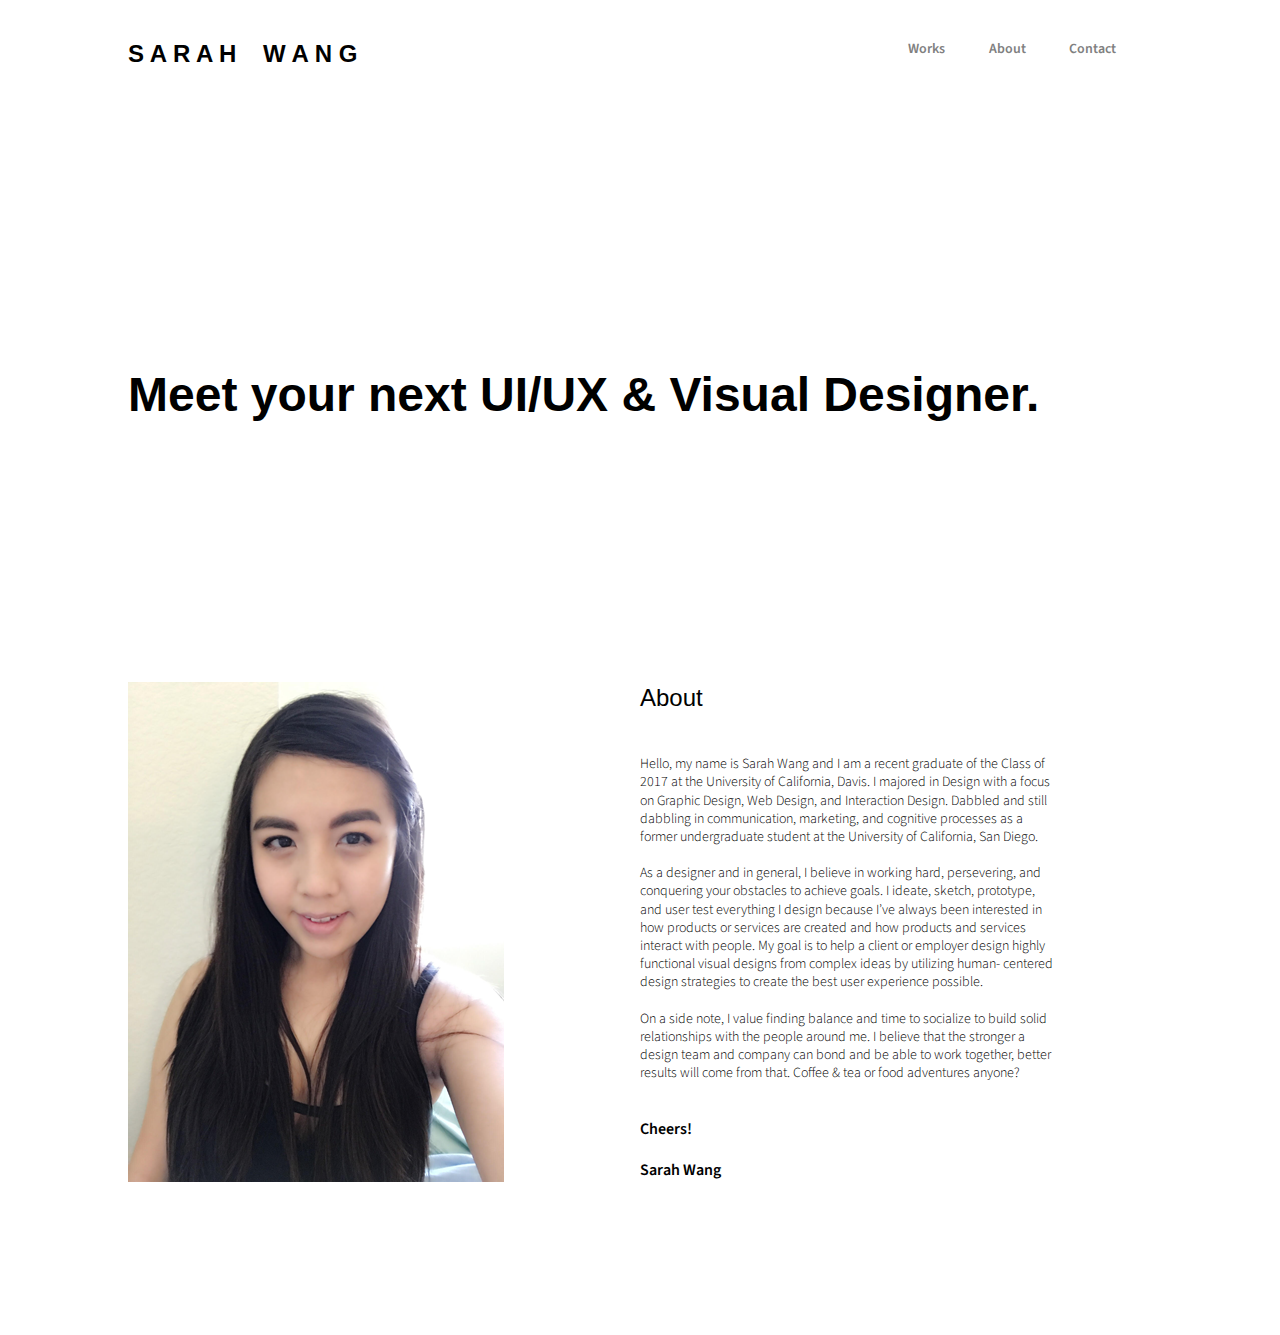
==== about.html @ 2d293017 "update" ====
<!doctype html>
<html>

<head>
  <meta charset="UTF-8">
  <title>Sarah Wang Designs Website</title>
  <link href="https://fonts.googleapis.com/css?family=Archivo:400,600,700|Source+Sans+Pro:300,400" rel="stylesheet">
  <link href="style.css" rel="stylesheet" />
  <script src='script.js' type="text/javascript"></script>
  <script src="https://ajax.googleapis.com/ajax/libs/jquery/3.2.1/jquery.min.js"></script>
  <link rel="stylesheet" href="https://cdnjs.cloudflare.com/ajax/libs/animate.css/3.5.2/animate.min.css">
  </head>
</head>

<body id="aboutBody">
  <!--add your html here-->

  <header>

    <li id="logo"><a href="welcome.html">S A R A H&nbsp&nbsp&nbsp&nbspW A N G</a></li>
        <nav>
          <ul>
            <li><a href="index.html">Works</a></li>
            <li><a href="#">About</a></li>
            <li><a href="contact.html">Contact</a></li>
          </ul>
        </nav>

  </header>


  <div id="welcome">
    <p>Meet your next UI/UX & Visual Designer.</p>
  </div>

  <div id="pictureOfMe"><img src="images/pictureOfMe.png" alt="picture of Sarah Wang" width=376px height=500px ></div>
  <div id="about">
    <h2 id="aboutMe">About</h2>
    <br>
    <br>
    <p id="aboutDesc">
      Hello, my name is Sarah Wang and I am a recent graduate of the Class of 2017 at the University of California, Davis. I majored in Design with a focus on Graphic Design, Web Design, and Interaction Design. Dabbled and still dabbling in communication, marketing,
      and cognitive processes as a former undergraduate student at the University of California, San Diego.
      <br>
      <br> As a designer and in general, I believe in working hard, persevering, and conquering your obstacles to achieve goals. I ideate, sketch, prototype, and user test everything I design because I’ve always been interested in how products or services
      are created and how products and services interact with people. My goal is to help a client or employer design highly functional visual designs from complex ideas by utilizing human- centered design strategies to create the best user experience
      possible.
      <br>
      <br> On a side note, I value finding balance and time to socialize to build solid relationships with the people around me. I believe that the stronger a design team and company can bond and be able to work together, better results will come from
      that. Coffee & tea or food adventures anyone?
      <br>
      <br>
      <br>
      <p id="signaturePrint">Cheers!</p>
      <br>
      <p id="signaturePrint">Sarah Wang</p>
    </p>
  </div>



  <!-- add links to validators -->

  <!-- <footer>
        <a href="https://github.com/sarahwangdesigns/des157">GitHub</a>
        <a href="mailto:sarwang@ucdavis.edu">Email Me!</a>
        <a href="https://validator.w3.org/check?uri=referer">Valid HTML 5</a>
        <a href="https://jigsaw.w3.org/css-validator/check/referer">Valid CSS</a>
    </footer> -->

</body>

</html>
---- style.css ----
@charset "UTF-8";

/* CSS Document */


/* http://meyerweb.com/eric/tools/css/reset/
   v2.0 | 20110126
   License: none (public domain)
*/

html, body, div, span, applet, object, iframe, h1, h2, h3, h4, h5, h6, p, blockquote, pre, a, abbr, acronym, address, big, cite, code, del, dfn, em, img, ins, kbd, q, s, samp, small, strike, strong, sub, sup, tt, var, b, u, i, center, dl, dt, dd, ol, ul, li, fieldset, form, label, legend, table, caption, tbody, tfoot, thead, tr, th, td, article, aside, canvas, details, embed, figure, figcaption, footer, header, hgroup, menu, nav, output, ruby, section, summary, time, mark, audio, video {
  margin: 0;
  padding: 0;
  border: 0;
  font-size: 100%;
  font: inherit;
  vertical-align: baseline;
}


/* HTML5 display-role reset for older browsers */

article, aside, details, figcaption, figure, footer, header, hgroup, menu, nav, section {
  display: block;
}

body {
  line-height: 1.3;
}

ol, ul {
  list-style: none;
}

blockquote, q {
  quotes: none;
}

blockquote:before, blockquote:after, q:before, q:after {
  content: '';
  content: none;
}

table {
  border-collapse: collapse;
  border-spacing: 0;
}


/* add your custom css here */

* {
  margin: 0px auto;
  padding: 0px;
  background-color: white;
}

body {
  font-family: 'Source Sans Pro', sans-serif;
  font-weight: 300;
  text-align: center;
  width: 100%;
  min-height: 100%;
  background-color: white;
}

#enter {
  margin-top: 20%;
  font-family: 'Montserrat', sans-serif;
  font-weight: 500;
  font-size: 42px;
}

.button {
    position: relative;
    background-color: white;
    border-style: solid;
    border-radius: 15px;
    font-size: 18px;
    font-family: 'Source Sans Pro', sans-serif;
    font-weight: 400;
    color: black;
    padding: 10px;
    width: 150px;
    text-align: center;
    margin-top: 3%;
    -webkit-transition-duration: 0.4s; /* Safari */
    transition-duration: 0.4s;
    text-decoration: none;
    overflow: hidden;
    cursor: pointer;
    margin-bottom: 25%;
}

.button:hover {
  color: white;
  background-color: black;
  border-color: black;
}

.button:after {
    content: "";
    background: #90EE90;
    display: block;
    position: absolute;
    padding-top: 300%;
    padding-left: 350%;
    margin-left: -20px!important;
    margin-top: -120%;
    opacity: 0;
    transition: all 0.8s;
}

header {
  margin: 0;
  padding: 0;
  margin-bottom: 3%;
}

nav {
  margin: 0;
  padding: 0;
  margin-top: 3%;
  position: relative;
  max-width: 90%;
  font-weight: 400;
  margin-left: 55%;
}

ul {
  list-style-type: none;
  text-decoration: none;
  display: inline;
  font-size: 14px;
}

li {
  position: relative;
  list-style-type: none;
  text-decoration: none;
  display: inline-block;
  margin-left: 7%;
  text-align: left;
}

#logo {
  position: relative;
  font-size: 24px;
  font-family: 'Montserrat', sans-serif;
  font-weight: 500;
  margin-left: 10%;
  float: left;
  margin-bottom: 23%;
  clear: both;
}

#logo a{
  text-decoration: none;
}

#welcome {
  clear: both;
  margin: 0;
  padding: 0;
  font-family: 'Montserrat', sans-serif;
  font-weight: 600;
  font-size: 48px;
  text-align: left;
  margin-bottom: 20%;
  margin-left: 10%;
}

#logo a {
  text-decoration: none;
  color: black;
}

li a {
  font-weight: 600;
}

li a:link {
  text-decoration: none;
  color: gray;
}

li a:visited {
  text-decoration: none;
  color: lightgray;
}

li a:hover {
  text-decoration: none;
  color: black;
}

li a:active {
  text-decoration: none;
  color: black;
}

li a:focus {
  color: black;
}


#work {
  margin-top: 20%;
  margin-bottom: 10%;
}

#container {
  display: inline-block;
  max-width: 90%;
  margin: 10px;
  position: relative;
  width: 40%;
}

.image {
  display: inline-block;
  width: 100%;
  height: auto;
}

.overlay {
  position: absolute;
  top: 0;
  bottom: 0;
  left: 0;
  right: 0;
  height: 100%;
  width: 100%;
  opacity: 0;
  transition: .5s ease;
  background-color: white;
}

#container:hover .overlay {
  opacity: 1;
}

.text {
  font-family: 'Montserrat', sans-serif;
  color: black;
  font-weight: 500;
  font-size: 18px;
  position: absolute;
  top: 50%;
  left: 50%;
  transform: translate(-50%, -70%);
  -ms-transform: translate(-50%, -50%);
}

.subtext {
  color: black;
  font-weight: 300;
  font-size: 16px;
  position: absolute;
  top: 50%;
  left: 50%;
  transform: translate(-50%, 70%);
  -ms-transform: translate(-50%, -50%);
}

.title {
  margin: 10px;
  font-size: 14px;
}

#about {
  margin: 0;
  padding: 0;
  position: relative;
  margin-bottom: 12%;
  margin-top: 7%;
  margin-left: 50%;
  text-align: left;
  max-width: 90%;
}

#pictureOfMe {
  position: relative;
  float: left;
  margin-left: 10%;
}

#aboutMe {
  font-size: 24px;
  font-weight: 500;
  font-family: 'Montserrat', sans-serif;
}

#aboutDesc {
  font-size: 14px;
  max-width: 65%;
}

#resume {
  position: relative;
  float: left;
  left: 10%;
  width: 40%;
  height: 100%;
}

#contact {
  position: relative;
  margin-top: 7%;
  margin-left: 55%;
  margin-right: 10%;
  margin-bottom: 36%;
  text-align: left;
}

#contactMe {
  font-size: 24px;
  font-weight: 500;
  font-family: 'Montserrat', sans-serif;
}

#contactDesc {
  font-size: 14px;
}

#signaturePrint {
  font-weight: 600;
  /*font-family: 'Montserrat', sans-serif;*/
}


footer {
  position: fixed;
  height: auto;
  right: 0;
  bottom: 0;
  left: 0;
  padding: 8px;
  background-color: #ffffff;
  font-family: 'Roboto', sans-serif;
  text-align: center;
  font-size: 12px;
}

footer a:link {
  color: #000000;
  text-decoration: none;
  padding: 8px;
}

footer a:visited {
  color: #000000;
  text-decoration: underline;
  padding: 8px;
}

footer a:hover {
  color: #ffffff;
  background-color: #ABC178;
  padding: 8px;
}
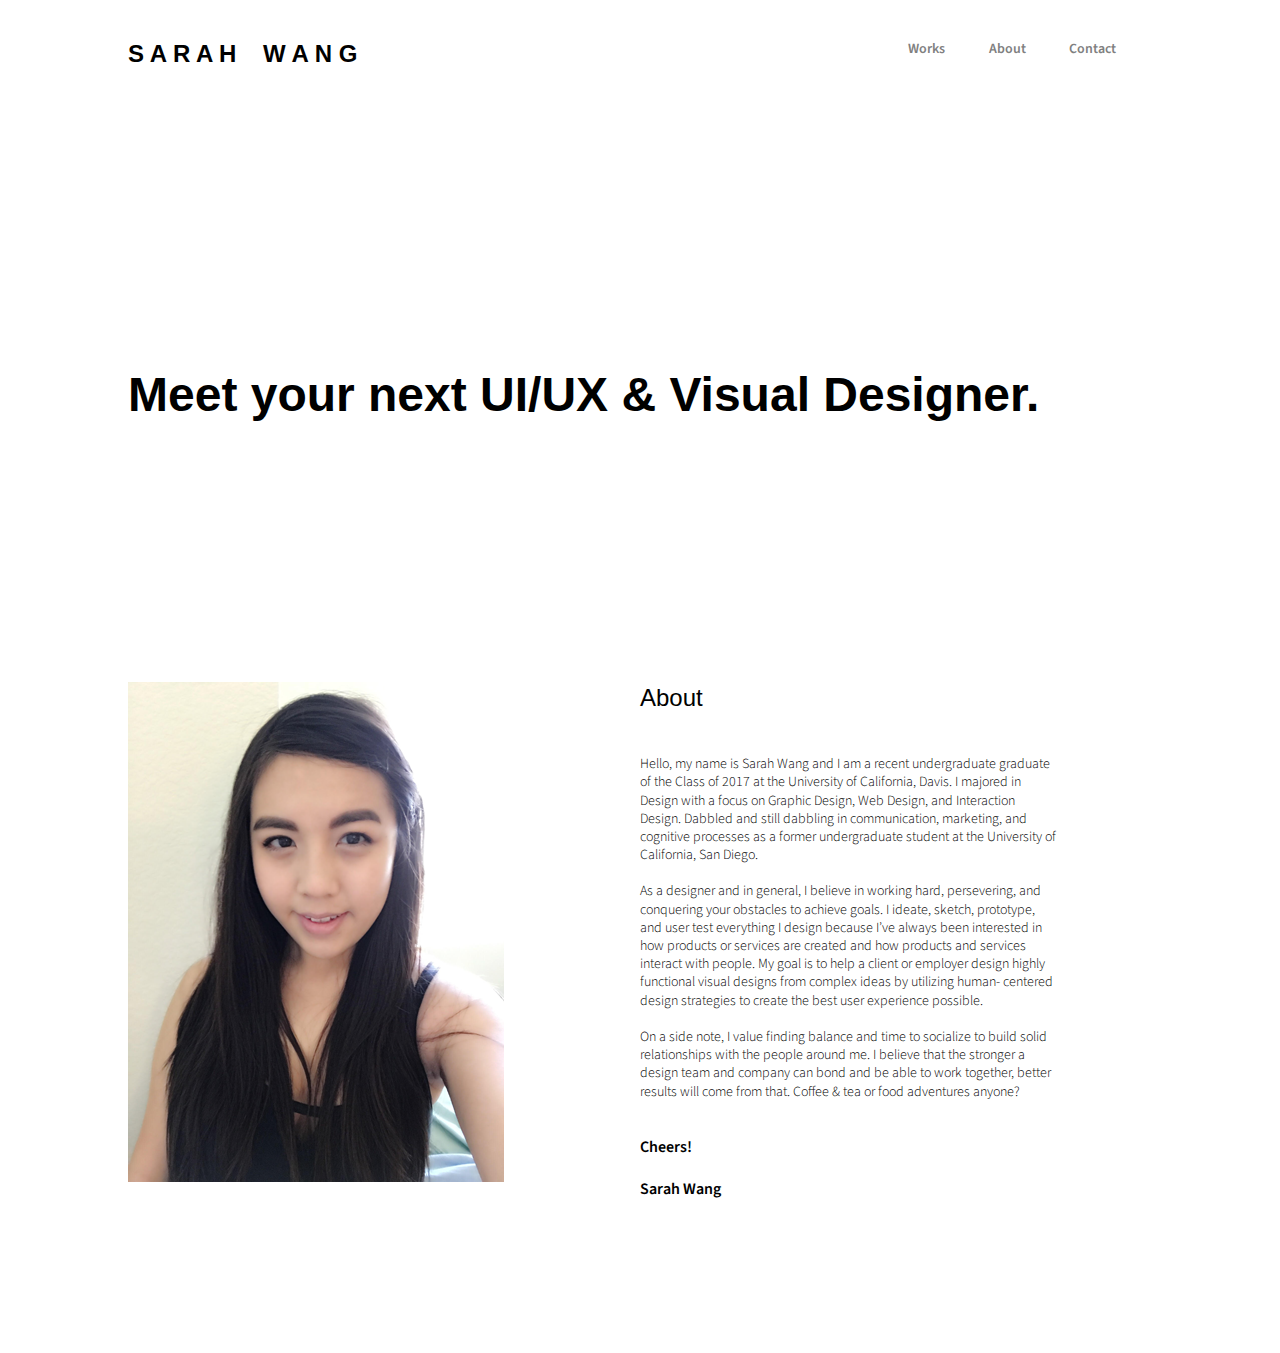
==== commit 76bd5019: "up" ====
--- a/about.html
+++ b/about.html
@@ -3,13 +3,14 @@
 
 <head>
   <meta charset="UTF-8">
+  <meta name="viewport" content="width=device-width, initial-scale=1.0">
   <title>Sarah Wang Designs Website</title>
   <link href="https://fonts.googleapis.com/css?family=Archivo:400,600,700|Source+Sans+Pro:300,400" rel="stylesheet">
   <link href="style.css" rel="stylesheet" />
   <script src='script.js' type="text/javascript"></script>
   <script src="https://ajax.googleapis.com/ajax/libs/jquery/3.2.1/jquery.min.js"></script>
   <link rel="stylesheet" href="https://cdnjs.cloudflare.com/ajax/libs/animate.css/3.5.2/animate.min.css">
-  </head>
+</head>
 </head>
 
 <body id="aboutBody">
@@ -17,14 +18,14 @@
 
   <header>
 
-    <li id="logo"><a href="welcome.html">S A R A H&nbsp&nbsp&nbsp&nbspW A N G</a></li>
-        <nav>
-          <ul>
-            <li><a href="index.html">Works</a></li>
-            <li><a href="#">About</a></li>
-            <li><a href="contact.html">Contact</a></li>
-          </ul>
-        </nav>
+    <li id="logo"><a href="index.html">S A R A H&nbsp&nbsp&nbsp&nbspW A N G</a></li>
+    <nav>
+      <ul>
+        <li><a href="index.html">Works</a></li>
+        <li><a href="#">About</a></li>
+        <li><a href="contact.html">Contact</a></li>
+      </ul>
+    </nav>
 
   </header>
 
@@ -33,13 +34,13 @@
     <p>Meet your next UI/UX & Visual Designer.</p>
   </div>
 
-  <div id="pictureOfMe"><img src="images/pictureOfMe.png" alt="picture of Sarah Wang" width=376px height=500px ></div>
+  <div id="pictureOfMe"><img src="images/pictureOfMe.png" alt="picture of Sarah Wang" width=100% height=100%></div>
   <div id="about">
     <h2 id="aboutMe">About</h2>
     <br>
     <br>
     <p id="aboutDesc">
-      Hello, my name is Sarah Wang and I am a recent graduate of the Class of 2017 at the University of California, Davis. I majored in Design with a focus on Graphic Design, Web Design, and Interaction Design. Dabbled and still dabbling in communication, marketing,
+      Hello, my name is Sarah Wang and I am a recent undergraduate graduate of the Class of 2017 at the University of California, Davis. I majored in Design with a focus on Graphic Design, Web Design, and Interaction Design. Dabbled and still dabbling in communication, marketing,
       and cognitive processes as a former undergraduate student at the University of California, San Diego.
       <br>
       <br> As a designer and in general, I believe in working hard, persevering, and conquering your obstacles to achieve goals. I ideate, sketch, prototype, and user test everything I design because I’ve always been interested in how products or services
--- a/style.css
+++ b/style.css
@@ -323,6 +323,27 @@
   font-size: 14px;
 }
 
+#contactIcons {
+  position: relative;
+}
+
+#contactIcons p{
+  line-height: 150%;
+}
+
+#contactIcons a {
+  text-decoration: none;
+  color: #BC6F85;
+}
+
+#contactIcons a:hover {
+  color: #D997AA;
+}
+
+#contactIcons a:visited {
+  color: lightgray;
+}
+
 #signaturePrint {
   font-weight: 600;
   /*font-family: 'Montserrat', sans-serif;*/
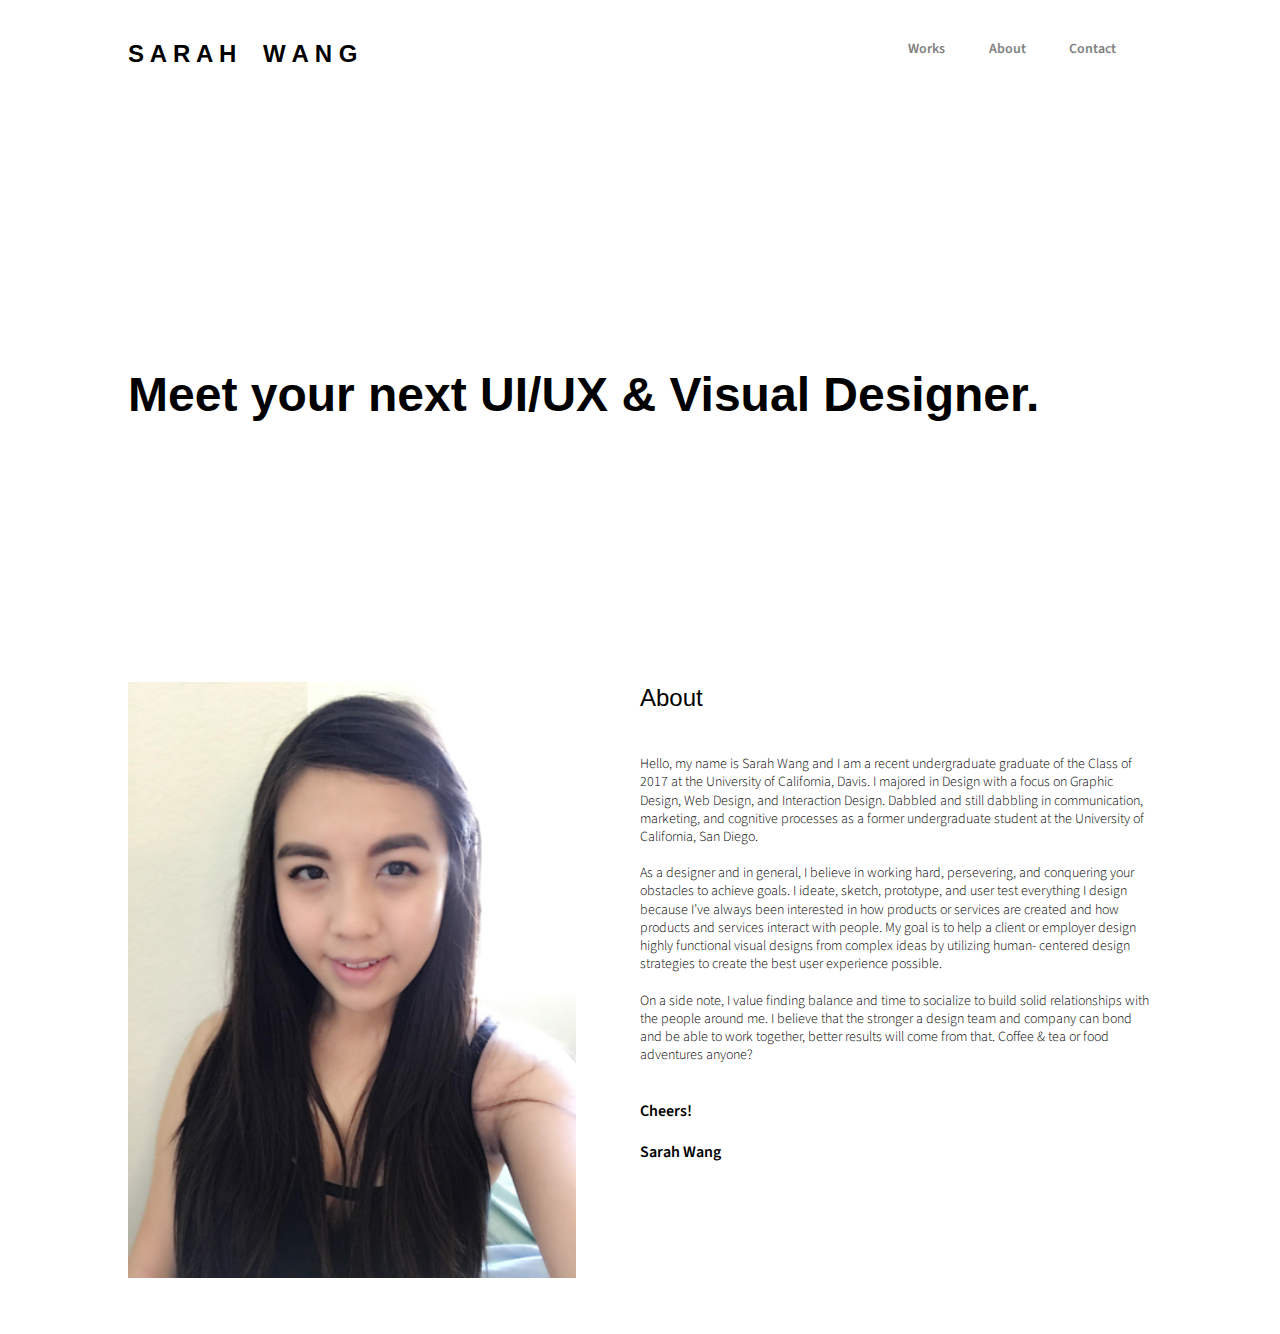
==== commit f0cb24ef: "u" ====
--- a/about.html
+++ b/about.html
@@ -53,7 +53,7 @@
       <br>
       <br>
       <p id="signaturePrint">Cheers!</p>
-      <br>
+      <br><br>
       <p id="signaturePrint">Sarah Wang</p>
     </p>
   </div>
--- a/style.css
+++ b/style.css
@@ -272,17 +272,18 @@
   margin: 0;
   padding: 0;
   position: relative;
-  margin-bottom: 12%;
-  margin-top: 7%;
   margin-left: 50%;
   text-align: left;
-  max-width: 90%;
+  margin-bottom: 15%;
 }
 
 #pictureOfMe {
   position: relative;
   float: left;
-  margin-left: 10%;
+  left: 10%;
+  width: 35%;
+  height: auto;
+  clear: both;
 }
 
 #aboutMe {
@@ -293,7 +294,7 @@
 
 #aboutDesc {
   font-size: 14px;
-  max-width: 65%;
+  margin-right: 20%;
 }
 
 #resume {
@@ -301,16 +302,17 @@
   float: left;
   left: 10%;
   width: 40%;
-  height: 100%;
+  height: auto;
+  clear: both;
 }
 
 #contact {
-  position: relative;
-  margin-top: 7%;
+  margin: 0;
+  padding: 0;
+  position: relative;
   margin-left: 55%;
+  text-align: left;
   margin-right: 10%;
-  margin-bottom: 36%;
-  text-align: left;
 }
 
 #contactMe {
@@ -325,10 +327,7 @@
 
 #contactIcons {
   position: relative;
-}
-
-#contactIcons p{
-  line-height: 150%;
+  line-height: 175%;
 }
 
 #contactIcons a {
@@ -345,8 +344,9 @@
 }
 
 #signaturePrint {
+  position: relative;
   font-weight: 600;
-  /*font-family: 'Montserrat', sans-serif;*/
+  float: left;
 }
 
 
@@ -380,3 +380,9 @@
   background-color: #ABC178;
   padding: 8px;
 }
+
+@media only screen and (max-width:620px) {
+  /* For mobile phones: */
+  body {
+    width:100%;
+}
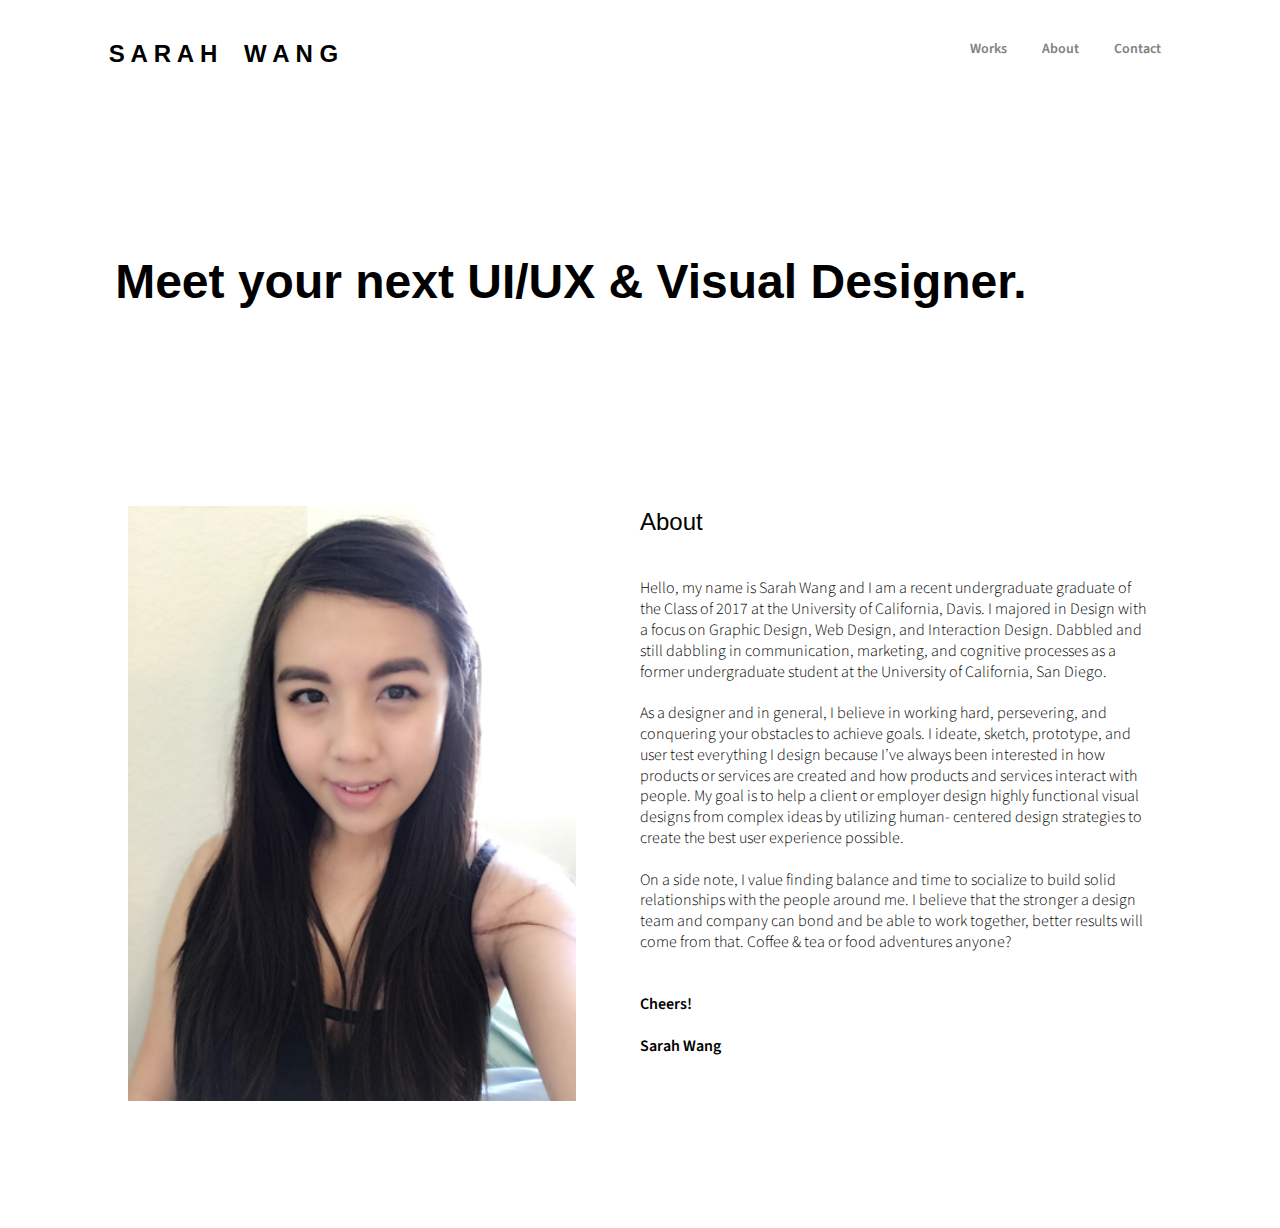
==== commit 7be66e5f: "update" ====
--- a/about.html
+++ b/about.html
@@ -36,7 +36,7 @@
 
   <div id="pictureOfMe"><img src="images/pictureOfMe.png" alt="picture of Sarah Wang" width=100% height=100%></div>
   <div id="about">
-    <h2 id="aboutMe">About</h2>
+    <h2 id="title">About</h2>
     <br>
     <br>
     <p id="aboutDesc">
@@ -58,17 +58,6 @@
     </p>
   </div>
 
-
-
-  <!-- add links to validators -->
-
-  <!-- <footer>
-        <a href="https://github.com/sarahwangdesigns/des157">GitHub</a>
-        <a href="mailto:sarwang@ucdavis.edu">Email Me!</a>
-        <a href="https://validator.w3.org/check?uri=referer">Valid HTML 5</a>
-        <a href="https://jigsaw.w3.org/css-validator/check/referer">Valid CSS</a>
-    </footer> -->
-
 </body>
 
 </html>
--- a/style.css
+++ b/style.css
@@ -52,7 +52,6 @@
 * {
   margin: 0px auto;
   padding: 0px;
-  background-color: white;
 }
 
 body {
@@ -61,7 +60,6 @@
   text-align: center;
   width: 100%;
   min-height: 100%;
-  background-color: white;
 }
 
 #enter {
@@ -124,7 +122,9 @@
   position: relative;
   max-width: 90%;
   font-weight: 400;
-  margin-left: 55%;
+  margin-left: 64%;
+  font-family: 'Source Sans Pro', sans-serif;
+  margin-bottom: 15%;
 }
 
 ul {
@@ -148,9 +148,8 @@
   font-size: 24px;
   font-family: 'Montserrat', sans-serif;
   font-weight: 500;
-  margin-left: 10%;
+  margin-left: 8.5%;
   float: left;
-  margin-bottom: 23%;
   clear: both;
 }
 
@@ -166,8 +165,8 @@
   font-weight: 600;
   font-size: 48px;
   text-align: left;
-  margin-bottom: 20%;
-  margin-left: 10%;
+  margin-bottom: 15%;
+  margin-left: 9%;
 }
 
 #logo a {
@@ -203,9 +202,7 @@
   color: black;
 }
 
-
 #work {
-  margin-top: 20%;
   margin-bottom: 10%;
 }
 
@@ -221,6 +218,7 @@
   display: inline-block;
   width: 100%;
   height: auto;
+  box-shadow: 0 4px 8px 0 rgba(0, 0, 0, 0.2), 0 6px 20px 0 rgba(0, 0, 0, 0.19);
 }
 
 .overlay {
@@ -286,7 +284,7 @@
   clear: both;
 }
 
-#aboutMe {
+#title {
   font-size: 24px;
   font-weight: 500;
   font-family: 'Montserrat', sans-serif;
@@ -294,52 +292,38 @@
 
 #aboutDesc {
   font-size: 14px;
-  margin-right: 20%;
-}
-
-#resume {
-  position: relative;
-  float: left;
-  left: 10%;
-  width: 40%;
-  height: auto;
-  clear: both;
+  width: 100%;
 }
 
 #contact {
   margin: 0;
   padding: 0;
   position: relative;
-  margin-left: 55%;
+  float: left;
+  left: 10%;
   text-align: left;
-  margin-right: 10%;
-}
-
-#contactMe {
-  font-size: 24px;
-  font-weight: 500;
-  font-family: 'Montserrat', sans-serif;
+  margin-bottom: 15%;
 }
 
 #contactDesc {
   font-size: 14px;
 }
 
-#contactIcons {
+#contactInfo {
   position: relative;
   line-height: 175%;
 }
 
-#contactIcons a {
+#contactInfo a {
   text-decoration: none;
   color: #BC6F85;
 }
 
-#contactIcons a:hover {
+#contactInfo a:hover {
   color: #D997AA;
 }
 
-#contactIcons a:visited {
+#contactInfo a:visited {
   color: lightgray;
 }
 
@@ -349,40 +333,227 @@
   float: left;
 }
 
-
-footer {
-  position: fixed;
-  height: auto;
-  right: 0;
-  bottom: 0;
-  left: 0;
-  padding: 8px;
-  background-color: #ffffff;
-  font-family: 'Roboto', sans-serif;
-  text-align: center;
+/*Extra small devices (portrait phones, less than 576px)*/
+@media (max-width: 575px) {
+
+header {
+  margin-top: 8%;
+}
+
+#logo {
+  font-size: 18px;
+  left: -2%;
+}
+
+nav {
+  width: 40%;
+  right: 8%;
+}
+
+li {
   font-size: 12px;
-}
-
-footer a:link {
-  color: #000000;
-  text-decoration: none;
-  padding: 8px;
-}
-
-footer a:visited {
-  color: #000000;
-  text-decoration: underline;
-  padding: 8px;
-}
-
-footer a:hover {
-  color: #ffffff;
-  background-color: #ABC178;
-  padding: 8px;
-}
-
-@media only screen and (max-width:620px) {
-  /* For mobile phones: */
-  body {
-    width:100%;
-}
+  position: relative;
+}
+
+.text {
+  font-size: 12px;
+  width: 95%;
+}
+
+.subtext {
+  font-size: 10px;
+  width: 90%;
+}
+
+#welcome {
+    font-size: 30px;
+    max-width: 85%;
+  }
+
+#work h1 {
+    width: 80%;
+  }
+
+.image {
+    width: 100%;
+    height: auto;
+    box-shadow: 0 4px 8px 0 rgba(0, 0, 0, 0.2), 0 6px 20px 0 rgba(0, 0, 0, 0.19);
+  }
+
+#title {
+    font-size: 18px;
+  }
+
+#pictureOfMe {
+ width: 80%;
+ height: auto;
+}
+
+#about {
+  position: relative;
+  right: 40%;
+  margin-top: 135%;
+}
+
+#aboutDesc {
+  width: 160%;
+}
+
+#contactDesc {
+  width: 85%;
+}
+
+#contactInfo {
+  line-height: 225%;
+}
+
+}
+
+
+/*Small devices (landscape phones, 576px and up)*/
+@media (min-width: 576px) and (max-width: 767px) {
+
+  #logo {
+    font-size: 18px;
+  }
+
+  li {
+    font-size: 12px;
+    position: relative;
+  }
+
+  .text {
+    font-size: 14px;
+    width: 90%;
+  }
+
+  .subtext {
+    font-size: 14px;
+  }
+
+  #welcome {
+      font-size: 36px;
+      max-width: 85%;
+    }
+
+  #title {
+      font-size: 18px;
+    }
+
+  #pictureOfMe {
+   width: 80%;
+   height: auto;
+  }
+
+  #about {
+    position: relative;
+    right: 40%;
+    margin-top: 140%;
+  }
+
+  #aboutDesc {
+    width: 160%;
+  }
+
+  #contactInfo {
+    line-height: 225%;
+  }
+
+}
+
+/* Medium devices (tablets, 768px and up)*/
+@media (min-width: 768px) and (max-width: 991px) {
+
+  #logo {
+    font-size: 18px;
+  }
+
+  li {
+    font-size: 14px;
+    position: relative;
+  }
+
+  .text {
+    font-size: 14px;
+    width: 90%;
+  }
+
+  .subtext {
+    font-size: 14px;
+  }
+
+  #welcome {
+      font-size: 40px;
+      max-width: 85%;
+    }
+
+  #title {
+      font-size: 18px;
+    }
+
+  #pictureOfMe {
+   width: 75%;
+   height: auto;
+  }
+
+  #about {
+    position: relative;
+    right: 40%;
+    margin-top: 130%;
+  }
+
+  #aboutDesc {
+    width: 150%;
+  }
+
+  #contactDesc {
+    font-size: 16px;
+  }
+
+  #contactInfo {
+    font-size: 16px;
+    line-height: 225%;
+  }
+
+ }
+
+/*// Large devices (desktops, 992px and up)*/
+@media (min-width: 992px) and (max-width: 1199px) {
+
+  #welcome {
+      max-width: 85%;
+    }
+
+    #aboutDesc {
+      width: 75%;
+    }
+
+    #contactDesc {
+      font-size: 16px;
+    }
+
+    #contactInfo {
+      font-size: 16px;
+      line-height: 225%;
+    }
+
+}
+
+/*// Extra large devices (large desktops, 1200px and up)*/
+@media (min-width: 1200px) {
+
+  #aboutDesc {
+    font-size: 16px;
+    width: 80%;
+  }
+
+  #contactDesc {
+    font-size: 16px;
+  }
+
+  #contactInfo {
+    font-size: 16px;
+    line-height: 225%;
+  }
+
+}
